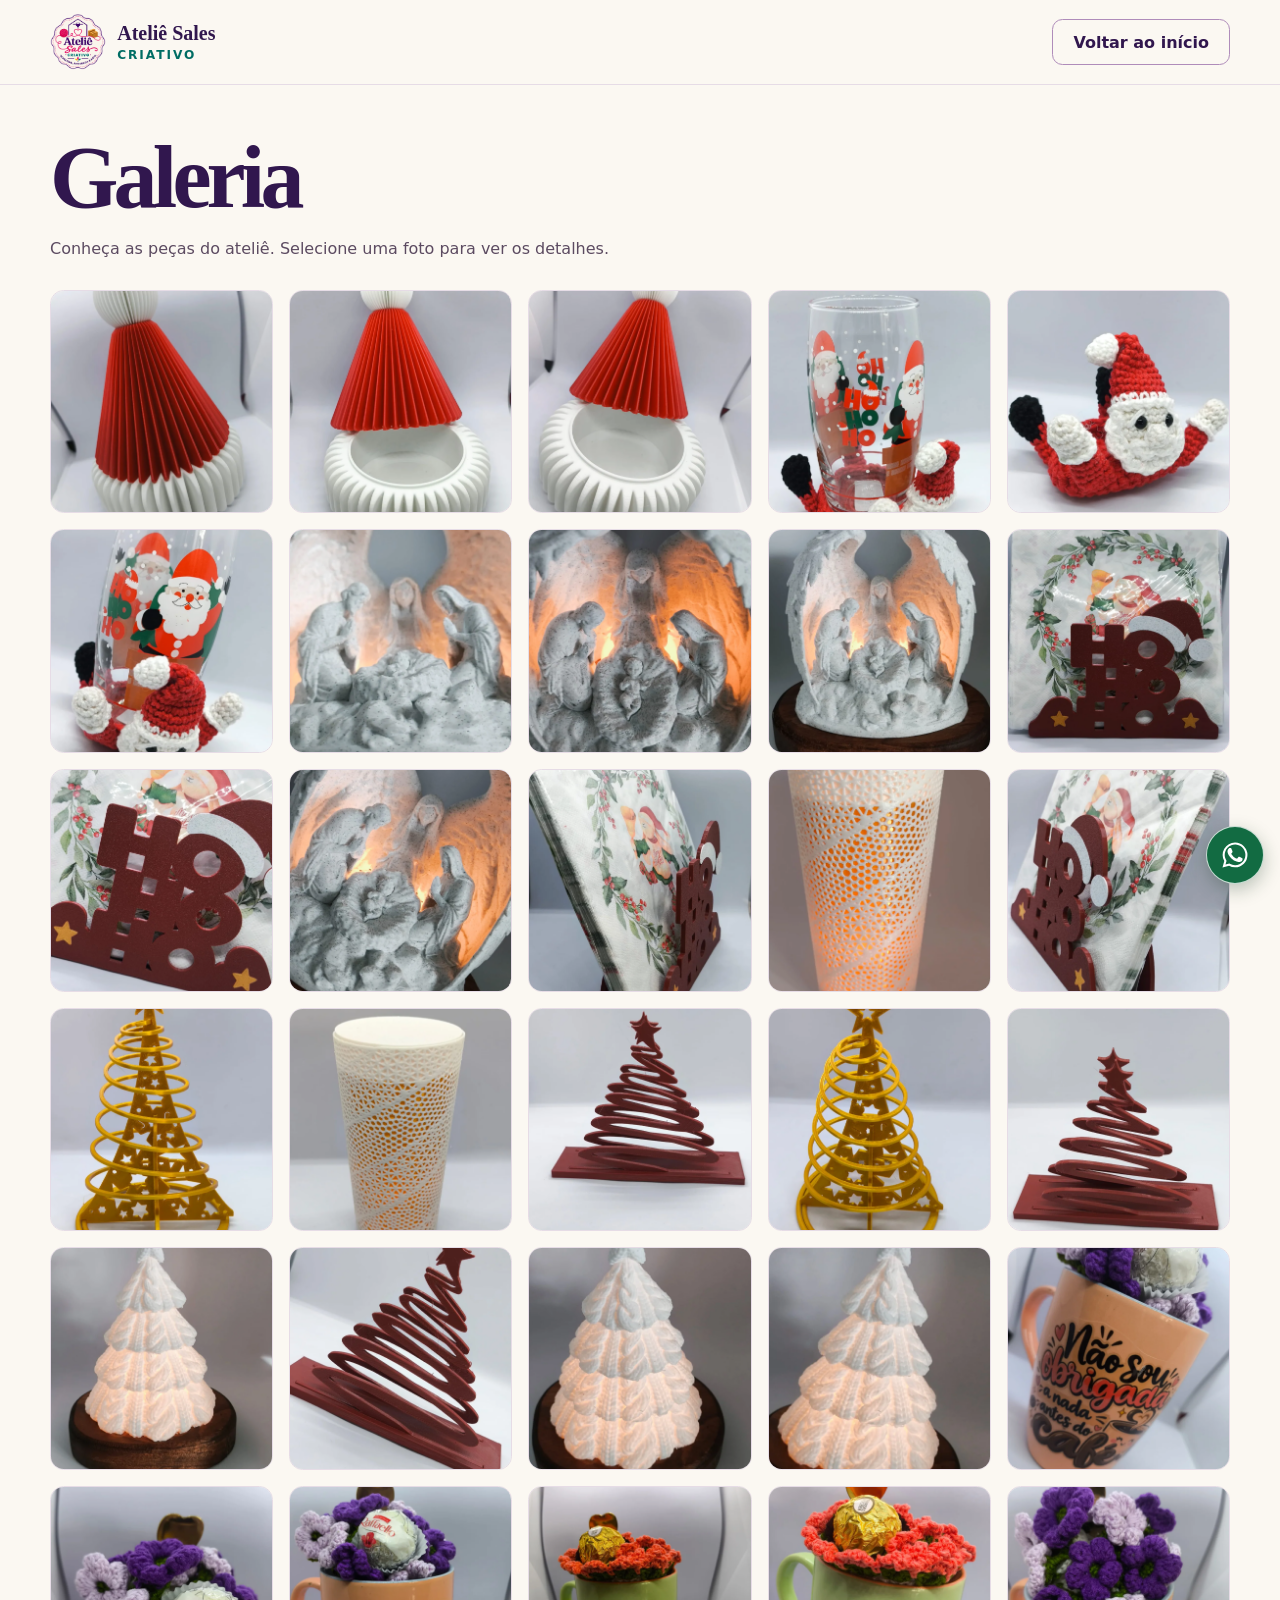
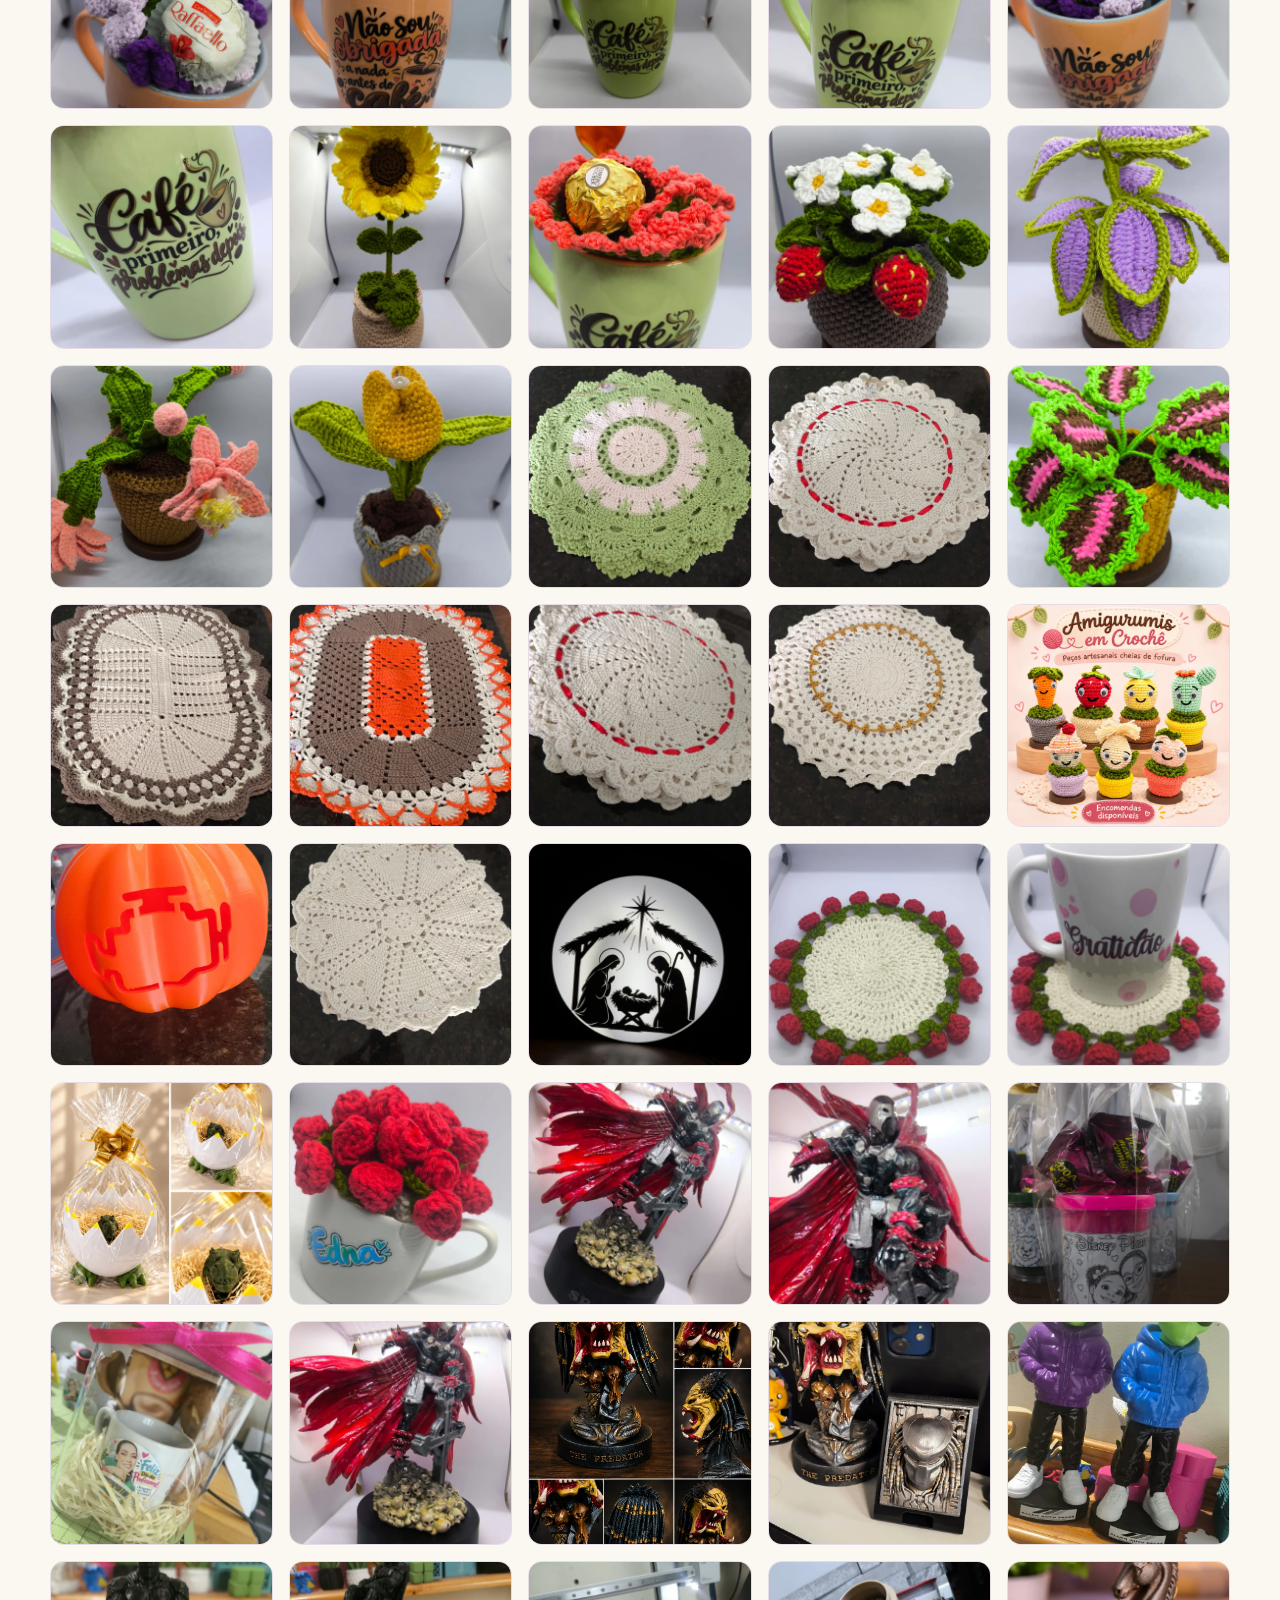
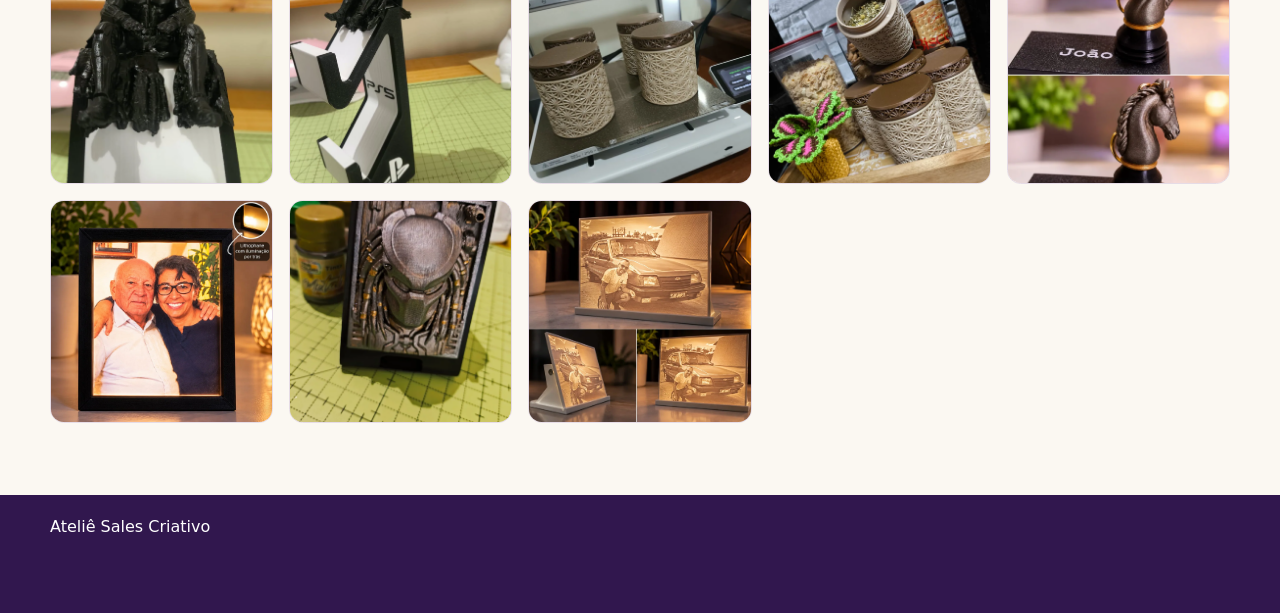
==== galeria.html @ 03d62d19 "Publica galeria de fotos e centraliza a equipe" ====
<!doctype html>
<html lang="pt-BR">
<head>
  <meta charset="utf-8">
  <meta name="viewport" content="width=device-width, initial-scale=1">
  <meta name="description" content="Fotos das peças do Ateliê Sales Criativo.">
  <title>Galeria | Ateliê Sales Criativo</title>
  <link rel="icon" href="logo.png">
  <link rel="stylesheet" href="style.css?v=4">
</head>
<body>
  <header class="top">
    <div class="wrap nav gallery-nav">
      <a href="index.html" class="brand"><img src="logo.png" width="56" height="56" alt=""><span>Ateliê Sales <small>Criativo</small></span></a>
      <a class="button outline" href="index.html">Voltar ao início</a>
    </div>
  </header>
  <main class="wrap gallery">
    <h1>Galeria</h1>
    <p>Conheça as peças do ateliê. Selecione uma foto para ver os detalhes.</p>
    <div class="gallery-grid">
      <a href="galeria-01.webp" target="_blank" rel="noopener" aria-label="Ampliar foto 1 em nova aba"><img src="galeria-01.webp" alt="Peça do Ateliê Sales Criativo, foto 1" width="901" height="1200" loading="lazy"></a>
      <a href="galeria-02.webp" target="_blank" rel="noopener" aria-label="Ampliar foto 2 em nova aba"><img src="galeria-02.webp" alt="Peça do Ateliê Sales Criativo, foto 2" width="901" height="1200" loading="lazy"></a>
      <a href="galeria-03.webp" target="_blank" rel="noopener" aria-label="Ampliar foto 3 em nova aba"><img src="galeria-03.webp" alt="Peça do Ateliê Sales Criativo, foto 3" width="901" height="1200" loading="lazy"></a>
      <a href="galeria-04.webp" target="_blank" rel="noopener" aria-label="Ampliar foto 4 em nova aba"><img src="galeria-04.webp" alt="Peça do Ateliê Sales Criativo, foto 4" width="901" height="1200" loading="lazy"></a>
      <a href="galeria-05.webp" target="_blank" rel="noopener" aria-label="Ampliar foto 5 em nova aba"><img src="galeria-05.webp" alt="Peça do Ateliê Sales Criativo, foto 5" width="901" height="1200" loading="lazy"></a>
      <a href="galeria-06.webp" target="_blank" rel="noopener" aria-label="Ampliar foto 6 em nova aba"><img src="galeria-06.webp" alt="Peça do Ateliê Sales Criativo, foto 6" width="901" height="1200" loading="lazy"></a>
      <a href="galeria-07.webp" target="_blank" rel="noopener" aria-label="Ampliar foto 7 em nova aba"><img src="galeria-07.webp" alt="Peça do Ateliê Sales Criativo, foto 7" width="901" height="1200" loading="lazy"></a>
      <a href="galeria-08.webp" target="_blank" rel="noopener" aria-label="Ampliar foto 8 em nova aba"><img src="galeria-08.webp" alt="Peça do Ateliê Sales Criativo, foto 8" width="901" height="1200" loading="lazy"></a>
      <a href="galeria-09.webp" target="_blank" rel="noopener" aria-label="Ampliar foto 9 em nova aba"><img src="galeria-09.webp" alt="Peça do Ateliê Sales Criativo, foto 9" width="901" height="1200" loading="lazy"></a>
      <a href="galeria-10.webp" target="_blank" rel="noopener" aria-label="Ampliar foto 10 em nova aba"><img src="galeria-10.webp" alt="Peça do Ateliê Sales Criativo, foto 10" width="901" height="1200" loading="lazy"></a>
      <a href="galeria-11.webp" target="_blank" rel="noopener" aria-label="Ampliar foto 11 em nova aba"><img src="galeria-11.webp" alt="Peça do Ateliê Sales Criativo, foto 11" width="901" height="1200" loading="lazy"></a>
      <a href="galeria-12.webp" target="_blank" rel="noopener" aria-label="Ampliar foto 12 em nova aba"><img src="galeria-12.webp" alt="Peça do Ateliê Sales Criativo, foto 12" width="901" height="1200" loading="lazy"></a>
      <a href="galeria-13.webp" target="_blank" rel="noopener" aria-label="Ampliar foto 13 em nova aba"><img src="galeria-13.webp" alt="Peça do Ateliê Sales Criativo, foto 13" width="901" height="1200" loading="lazy"></a>
      <a href="galeria-14.webp" target="_blank" rel="noopener" aria-label="Ampliar foto 14 em nova aba"><img src="galeria-14.webp" alt="Peça do Ateliê Sales Criativo, foto 14" width="901" height="1200" loading="lazy"></a>
      <a href="galeria-15.webp" target="_blank" rel="noopener" aria-label="Ampliar foto 15 em nova aba"><img src="galeria-15.webp" alt="Peça do Ateliê Sales Criativo, foto 15" width="901" height="1200" loading="lazy"></a>
      <a href="galeria-16.webp" target="_blank" rel="noopener" aria-label="Ampliar foto 16 em nova aba"><img src="galeria-16.webp" alt="Peça do Ateliê Sales Criativo, foto 16" width="901" height="1200" loading="lazy"></a>
      <a href="galeria-17.webp" target="_blank" rel="noopener" aria-label="Ampliar foto 17 em nova aba"><img src="galeria-17.webp" alt="Peça do Ateliê Sales Criativo, foto 17" width="901" height="1200" loading="lazy"></a>
      <a href="galeria-18.webp" target="_blank" rel="noopener" aria-label="Ampliar foto 18 em nova aba"><img src="galeria-18.webp" alt="Peça do Ateliê Sales Criativo, foto 18" width="901" height="1200" loading="lazy"></a>
      <a href="galeria-19.webp" target="_blank" rel="noopener" aria-label="Ampliar foto 19 em nova aba"><img src="galeria-19.webp" alt="Peça do Ateliê Sales Criativo, foto 19" width="901" height="1200" loading="lazy"></a>
      <a href="galeria-20.webp" target="_blank" rel="noopener" aria-label="Ampliar foto 20 em nova aba"><img src="galeria-20.webp" alt="Peça do Ateliê Sales Criativo, foto 20" width="901" height="1200" loading="lazy"></a>
      <a href="galeria-21.webp" target="_blank" rel="noopener" aria-label="Ampliar foto 21 em nova aba"><img src="galeria-21.webp" alt="Peça do Ateliê Sales Criativo, foto 21" width="901" height="1200" loading="lazy"></a>
      <a href="galeria-22.webp" target="_blank" rel="noopener" aria-label="Ampliar foto 22 em nova aba"><img src="galeria-22.webp" alt="Peça do Ateliê Sales Criativo, foto 22" width="901" height="1200" loading="lazy"></a>
      <a href="galeria-23.webp" target="_blank" rel="noopener" aria-label="Ampliar foto 23 em nova aba"><img src="galeria-23.webp" alt="Peça do Ateliê Sales Criativo, foto 23" width="901" height="1200" loading="lazy"></a>
      <a href="galeria-24.webp" target="_blank" rel="noopener" aria-label="Ampliar foto 24 em nova aba"><img src="galeria-24.webp" alt="Peça do Ateliê Sales Criativo, foto 24" width="901" height="1200" loading="lazy"></a>
      <a href="galeria-25.webp" target="_blank" rel="noopener" aria-label="Ampliar foto 25 em nova aba"><img src="galeria-25.webp" alt="Peça do Ateliê Sales Criativo, foto 25" width="901" height="1200" loading="lazy"></a>
      <a href="galeria-26.webp" target="_blank" rel="noopener" aria-label="Ampliar foto 26 em nova aba"><img src="galeria-26.webp" alt="Peça do Ateliê Sales Criativo, foto 26" width="901" height="1200" loading="lazy"></a>
      <a href="galeria-27.webp" target="_blank" rel="noopener" aria-label="Ampliar foto 27 em nova aba"><img src="galeria-27.webp" alt="Peça do Ateliê Sales Criativo, foto 27" width="901" height="1200" loading="lazy"></a>
      <a href="galeria-28.webp" target="_blank" rel="noopener" aria-label="Ampliar foto 28 em nova aba"><img src="galeria-28.webp" alt="Peça do Ateliê Sales Criativo, foto 28" width="901" height="1200" loading="lazy"></a>
      <a href="galeria-29.webp" target="_blank" rel="noopener" aria-label="Ampliar foto 29 em nova aba"><img src="galeria-29.webp" alt="Peça do Ateliê Sales Criativo, foto 29" width="901" height="1200" loading="lazy"></a>
      <a href="galeria-30.webp" target="_blank" rel="noopener" aria-label="Ampliar foto 30 em nova aba"><img src="galeria-30.webp" alt="Peça do Ateliê Sales Criativo, foto 30" width="901" height="1200" loading="lazy"></a>
      <a href="galeria-31.webp" target="_blank" rel="noopener" aria-label="Ampliar foto 31 em nova aba"><img src="galeria-31.webp" alt="Peça do Ateliê Sales Criativo, foto 31" width="901" height="1200" loading="lazy"></a>
      <a href="galeria-32.webp" target="_blank" rel="noopener" aria-label="Ampliar foto 32 em nova aba"><img src="galeria-32.webp" alt="Peça do Ateliê Sales Criativo, foto 32" width="900" height="1200" loading="lazy"></a>
      <a href="galeria-33.webp" target="_blank" rel="noopener" aria-label="Ampliar foto 33 em nova aba"><img src="galeria-33.webp" alt="Peça do Ateliê Sales Criativo, foto 33" width="901" height="1200" loading="lazy"></a>
      <a href="galeria-34.webp" target="_blank" rel="noopener" aria-label="Ampliar foto 34 em nova aba"><img src="galeria-34.webp" alt="Peça do Ateliê Sales Criativo, foto 34" width="901" height="1200" loading="lazy"></a>
      <a href="galeria-35.webp" target="_blank" rel="noopener" aria-label="Ampliar foto 35 em nova aba"><img src="galeria-35.webp" alt="Peça do Ateliê Sales Criativo, foto 35" width="901" height="1200" loading="lazy"></a>
      <a href="galeria-36.webp" target="_blank" rel="noopener" aria-label="Ampliar foto 36 em nova aba"><img src="galeria-36.webp" alt="Peça do Ateliê Sales Criativo, foto 36" width="901" height="1200" loading="lazy"></a>
      <a href="galeria-37.webp" target="_blank" rel="noopener" aria-label="Ampliar foto 37 em nova aba"><img src="galeria-37.webp" alt="Peça do Ateliê Sales Criativo, foto 37" width="901" height="1200" loading="lazy"></a>
      <a href="galeria-38.webp" target="_blank" rel="noopener" aria-label="Ampliar foto 38 em nova aba"><img src="galeria-38.webp" alt="Peça do Ateliê Sales Criativo, foto 38" width="901" height="1200" loading="lazy"></a>
      <a href="galeria-39.webp" target="_blank" rel="noopener" aria-label="Ampliar foto 39 em nova aba"><img src="galeria-39.webp" alt="Peça do Ateliê Sales Criativo, foto 39" width="901" height="1200" loading="lazy"></a>
      <a href="galeria-40.webp" target="_blank" rel="noopener" aria-label="Ampliar foto 40 em nova aba"><img src="galeria-40.webp" alt="Peça do Ateliê Sales Criativo, foto 40" width="901" height="1200" loading="lazy"></a>
      <a href="galeria-41.webp" target="_blank" rel="noopener" aria-label="Ampliar foto 41 em nova aba"><img src="galeria-41.webp" alt="Peça do Ateliê Sales Criativo, foto 41" width="901" height="1200" loading="lazy"></a>
      <a href="galeria-42.webp" target="_blank" rel="noopener" aria-label="Ampliar foto 42 em nova aba"><img src="galeria-42.webp" alt="Peça do Ateliê Sales Criativo, foto 42" width="901" height="1200" loading="lazy"></a>
      <a href="galeria-43.webp" target="_blank" rel="noopener" aria-label="Ampliar foto 43 em nova aba"><img src="galeria-43.webp" alt="Peça do Ateliê Sales Criativo, foto 43" width="901" height="1200" loading="lazy"></a>
      <a href="galeria-44.webp" target="_blank" rel="noopener" aria-label="Ampliar foto 44 em nova aba"><img src="galeria-44.webp" alt="Peça do Ateliê Sales Criativo, foto 44" width="901" height="1200" loading="lazy"></a>
      <a href="galeria-45.webp" target="_blank" rel="noopener" aria-label="Ampliar foto 45 em nova aba"><img src="galeria-45.webp" alt="Peça do Ateliê Sales Criativo, foto 45" width="1200" height="1200" loading="lazy"></a>
      <a href="galeria-46.webp" target="_blank" rel="noopener" aria-label="Ampliar foto 46 em nova aba"><img src="galeria-46.webp" alt="Peça do Ateliê Sales Criativo, foto 46" width="675" height="1200" loading="lazy"></a>
      <a href="galeria-47.webp" target="_blank" rel="noopener" aria-label="Ampliar foto 47 em nova aba"><img src="galeria-47.webp" alt="Peça do Ateliê Sales Criativo, foto 47" width="901" height="1200" loading="lazy"></a>
      <a href="galeria-48.webp" target="_blank" rel="noopener" aria-label="Ampliar foto 48 em nova aba"><img src="galeria-48.webp" alt="Peça do Ateliê Sales Criativo, foto 48" width="900" height="1200" loading="lazy"></a>
      <a href="galeria-49.webp" target="_blank" rel="noopener" aria-label="Ampliar foto 49 em nova aba"><img src="galeria-49.webp" alt="Peça do Ateliê Sales Criativo, foto 49" width="901" height="1200" loading="lazy"></a>
      <a href="galeria-50.webp" target="_blank" rel="noopener" aria-label="Ampliar foto 50 em nova aba"><img src="galeria-50.webp" alt="Peça do Ateliê Sales Criativo, foto 50" width="901" height="1200" loading="lazy"></a>
      <a href="galeria-51.webp" target="_blank" rel="noopener" aria-label="Ampliar foto 51 em nova aba"><img src="galeria-51.webp" alt="Peça do Ateliê Sales Criativo, foto 51" width="960" height="1200" loading="lazy"></a>
      <a href="galeria-52.webp" target="_blank" rel="noopener" aria-label="Ampliar foto 52 em nova aba"><img src="galeria-52.webp" alt="Peça do Ateliê Sales Criativo, foto 52" width="901" height="1200" loading="lazy"></a>
      <a href="galeria-53.webp" target="_blank" rel="noopener" aria-label="Ampliar foto 53 em nova aba"><img src="galeria-53.webp" alt="Peça do Ateliê Sales Criativo, foto 53" width="900" height="1200" loading="lazy"></a>
      <a href="galeria-54.webp" target="_blank" rel="noopener" aria-label="Ampliar foto 54 em nova aba"><img src="galeria-54.webp" alt="Peça do Ateliê Sales Criativo, foto 54" width="900" height="1200" loading="lazy"></a>
      <a href="galeria-55.webp" target="_blank" rel="noopener" aria-label="Ampliar foto 55 em nova aba"><img src="galeria-55.webp" alt="Peça do Ateliê Sales Criativo, foto 55" width="901" height="1200" loading="lazy"></a>
      <a href="galeria-56.webp" target="_blank" rel="noopener" aria-label="Ampliar foto 56 em nova aba"><img src="galeria-56.webp" alt="Peça do Ateliê Sales Criativo, foto 56" width="901" height="1200" loading="lazy"></a>
      <a href="galeria-57.webp" target="_blank" rel="noopener" aria-label="Ampliar foto 57 em nova aba"><img src="galeria-57.webp" alt="Peça do Ateliê Sales Criativo, foto 57" width="900" height="1200" loading="lazy"></a>
      <a href="galeria-58.webp" target="_blank" rel="noopener" aria-label="Ampliar foto 58 em nova aba"><img src="galeria-58.webp" alt="Peça do Ateliê Sales Criativo, foto 58" width="799" height="1200" loading="lazy"></a>
      <a href="galeria-59.webp" target="_blank" rel="noopener" aria-label="Ampliar foto 59 em nova aba"><img src="galeria-59.webp" alt="Peça do Ateliê Sales Criativo, foto 59" width="675" height="1200" loading="lazy"></a>
      <a href="galeria-60.webp" target="_blank" rel="noopener" aria-label="Ampliar foto 60 em nova aba"><img src="galeria-60.webp" alt="Peça do Ateliê Sales Criativo, foto 60" width="675" height="1200" loading="lazy"></a>
      <a href="galeria-61.webp" target="_blank" rel="noopener" aria-label="Ampliar foto 61 em nova aba"><img src="galeria-61.webp" alt="Peça do Ateliê Sales Criativo, foto 61" width="901" height="1200" loading="lazy"></a>
      <a href="galeria-62.webp" target="_blank" rel="noopener" aria-label="Ampliar foto 62 em nova aba"><img src="galeria-62.webp" alt="Peça do Ateliê Sales Criativo, foto 62" width="901" height="1200" loading="lazy"></a>
      <a href="galeria-63.webp" target="_blank" rel="noopener" aria-label="Ampliar foto 63 em nova aba"><img src="galeria-63.webp" alt="Peça do Ateliê Sales Criativo, foto 63" width="901" height="1200" loading="lazy"></a>
      <a href="galeria-64.webp" target="_blank" rel="noopener" aria-label="Ampliar foto 64 em nova aba"><img src="galeria-64.webp" alt="Peça do Ateliê Sales Criativo, foto 64" width="901" height="1200" loading="lazy"></a>
      <a href="galeria-65.webp" target="_blank" rel="noopener" aria-label="Ampliar foto 65 em nova aba"><img src="galeria-65.webp" alt="Peça do Ateliê Sales Criativo, foto 65" width="901" height="1200" loading="lazy"></a>
      <a href="galeria-66.webp" target="_blank" rel="noopener" aria-label="Ampliar foto 66 em nova aba"><img src="galeria-66.webp" alt="Peça do Ateliê Sales Criativo, foto 66" width="1200" height="1200" loading="lazy"></a>
      <a href="galeria-67.webp" target="_blank" rel="noopener" aria-label="Ampliar foto 67 em nova aba"><img src="galeria-67.webp" alt="Peça do Ateliê Sales Criativo, foto 67" width="901" height="1200" loading="lazy"></a>
      <a href="galeria-68.webp" target="_blank" rel="noopener" aria-label="Ampliar foto 68 em nova aba"><img src="galeria-68.webp" alt="Peça do Ateliê Sales Criativo, foto 68" width="1200" height="1097" loading="lazy"></a>
    </div>
  </main>
  <footer><div class="wrap footer-layout"><span>Ateliê Sales Criativo</span></div></footer>
<a class="whatsapp" href="https://wa.me/5544988553615" target="_blank" rel="noopener noreferrer" aria-label="Fale com o ateliê pelo WhatsApp">
  <svg viewBox="0 0 24 24" width="30" height="30" fill="currentColor" aria-hidden="true" focusable="false">
    <path d="M17.47 14.38c-.3-.15-1.76-.87-2.03-.97-.27-.1-.47-.15-.67.15-.2.3-.77.97-.94 1.17-.17.2-.35.22-.65.07-.3-.15-1.26-.46-2.4-1.48-.89-.79-1.49-1.77-1.66-2.07-.17-.3-.02-.46.13-.61.13-.14.3-.35.45-.52.15-.17.2-.3.3-.5.1-.2.05-.38-.02-.52-.08-.15-.67-1.62-.92-2.22-.24-.58-.49-.5-.67-.51l-.57-.01c-.2 0-.52.07-.8.37-.27.3-1.04 1.02-1.04 2.49s1.07 2.89 1.22 3.09c.15.2 2.1 3.2 5.08 4.49.71.31 1.27.49 1.7.63.71.23 1.36.2 1.87.12.57-.08 1.76-.72 2.01-1.42.25-.7.25-1.3.17-1.42-.07-.13-.27-.2-.57-.35Z"/>
    <path d="M12.04 2a9.93 9.93 0 0 0-8.61 14.88L2 22l5.25-1.38a9.94 9.94 0 0 0 4.79 1.22h.01A9.92 9.92 0 0 0 12.04 2Zm.01 18.16h-.01a8.25 8.25 0 0 1-4.2-1.15l-.3-.18-3.12.82.83-3.04-.2-.31a8.27 8.27 0 1 1 7 3.86Z"/>
  </svg>
</a>
</body>
</html>
---- style.css ----
:root {
  color-scheme: light;
  --cream: #fbf8f2;
  --purple: #31174e;
  --plum: #5f3b79;
  --pink: #ae2058;
  --teal: #006d64;
  --soft: #ddcce9;
  --line: #e6dce6;
  --text: #5c4b61;
  font-family: system-ui, sans-serif;
  color: var(--purple);
  background: var(--cream);
}
* { box-sizing: border-box; }
html { scroll-behavior: smooth; }
body { margin: 0; }
img { display: block; max-width: 100%; }
a { color: inherit; }
button { font: inherit; cursor: pointer; }
:focus-visible { outline: 3px solid var(--teal); outline-offset: 4px; }
[hidden] { display: none !important; }
.wrap { width: min(1180px, calc(100% - 5rem)); margin-inline: auto; }
.top { border-bottom: 1px solid var(--line); }
.nav, nav, .brand, .footer-layout { display: flex; align-items: center; }
.nav { justify-content: space-between; min-height: 84px; }
.brand { gap: .7rem; font: bold 1.25rem Georgia, serif; text-decoration: none; }
.brand img { object-fit: contain; }
.brand small { display: block; margin-top: .2rem; color: var(--teal); font: 700 .76rem system-ui, sans-serif; text-transform: uppercase; letter-spacing: .16em; }
nav { gap: 2rem; }
nav a { font-size: .95rem; font-weight: 650; text-decoration: none; }
nav a:hover, footer a:hover { color: var(--pink); }
.menu { display: none; }
.button { display: inline-flex; justify-content: center; align-items: center; min-height: 46px; padding: .7rem 1.25rem; border-radius: .65rem; font-weight: 700; text-decoration: none; transition: background .2s, transform .2s, box-shadow .2s; }
.button:hover { transform: translateY(-3px); }
.primary { color: white; background: var(--pink); box-shadow: 0 7px 18px #ae205832; }
.primary:hover { background: #901648; }
.outline { border: 1px solid #af8cba; }
.hero { background: radial-gradient(ellipse at 73% 48%, #ead9f0 0%, transparent 58%), var(--cream); overflow: hidden; }
.hero-layout { min-height: 590px; display: grid; grid-template-columns: .96fr 1fr; align-items: center; gap: clamp(2rem, 6vw, 6rem); padding-block: 3.4rem; }
.kicker { color: var(--teal); font-size: .82rem; font-weight: 800; letter-spacing: .15em; margin: 0 0 1rem; }
h1, h2, h3 { font-family: Georgia, serif; margin: 0; }
h1 { font-size: clamp(3.8rem, 7vw, 7.4rem); line-height: .94; letter-spacing: -.065em; }
h1 em { color: var(--pink); font-weight: 500; }
.intro { color: var(--text); font-size: 1.12rem; line-height: 1.65; max-width: 33ch; margin: 1.55rem 0 1.65rem; }
.hero-photo { position: relative; margin: 0; padding: 10px; background: #ffffff94; border: 1px solid white; border-radius: 48% 48% 1.4rem 1.4rem; box-shadow: 0 24px 60px #4d2f6822; }
.hero-photo img { width: 100%; height: auto; aspect-ratio: 1.12; object-fit: cover; border-radius: 48% 48% .95rem .95rem; }
.hero-photo figcaption { position: absolute; right: 1.1rem; bottom: 1.1rem; padding: .5rem .75rem; border-radius: .45rem; font-size: .8rem; background: var(--cream); }
.spark { position: absolute; top: 9%; right: 0; font-size: 3.5rem; color: var(--pink); animation: float 5s ease-in-out infinite; }
@keyframes float { 50% { transform: translateY(-10px) rotate(12deg); } }
.collection { padding-block: 4.7rem 5rem; }
.section-head { display: flex; align-items: end; justify-content: space-between; gap: 1.5rem; margin-bottom: 1.5rem; }
h2 { font-size: clamp(2.5rem, 5vw, 4.4rem); line-height: 1; letter-spacing: -.045em; }
.section-head > p, .card p, .about p { color: var(--text); line-height: 1.6; }
.section-head > p { max-width: 34ch; margin: 0; }
.filters { display: flex; flex-wrap: wrap; gap: .5rem; margin-bottom: 1.55rem; }
.filters button { border: 1px solid var(--line); background: transparent; color: var(--purple); padding: .53rem .9rem; border-radius: 2rem; font-size: .92rem; font-weight: 650; transition: background .2s, color .2s; }
.filters button:hover { background: var(--soft); }
.filters button[aria-pressed="true"] { background: var(--purple); color: white; border-color: var(--purple); }
.cards { display: grid; grid-template-columns: repeat(4, minmax(0, 1fr)); gap: 1.1rem; }
.card { border: 1px solid var(--line); background: #fffdf9; border-radius: 1rem; overflow: hidden; transition: box-shadow .25s, transform .25s; }
.card:hover { transform: translateY(-5px); box-shadow: 0 12px 25px #4d2f6820; }
.card-image { overflow: hidden; }
.card img { width: 100%; height: auto; aspect-ratio: 1; object-fit: cover; transition: transform .35s; }
.card:hover img { transform: scale(1.055); }
.card-copy { padding: 1.05rem; }
h3 { font-size: 1.32rem; }
.card p { margin: .5rem 0 0; }
.about { background: #eee1f0; padding-block: 4rem; }
.about-layout { display: grid; grid-template-columns: minmax(140px, 250px) minmax(0, 610px); gap: 3rem; justify-content: center; align-items: center; }
.about img { height: auto; width: 100%; }
.about h2 { font-size: clamp(2.35rem, 4.6vw, 4rem); }
.about p { margin: 1rem 0 1.4rem; }
footer { background: var(--purple); color: white; }
.footer-layout { justify-content: space-between; padding-block: 1.4rem; gap: 1rem; }
footer a:hover { color: #f8adcc; }
.skip { position: absolute; z-index: 4; left: 1rem; top: 1rem; background: white; padding: .6rem; transform: translateY(-180%); }
.skip:focus { transform: none; }
.sr-only { position: absolute; width: 1px; height: 1px; overflow: hidden; clip-path: inset(50%); white-space: nowrap; }
@media (prefers-reduced-motion: no-preference) {
  .hero-copy, .hero-photo { animation: entrance .7s ease-out both; }
  .hero-photo { animation-delay: .14s; }
  .reveal.visible { animation: entrance .65s ease-out both; }
  @keyframes entrance { from { opacity: 0; transform: translateY(18px); } }
}
@media (max-width: 920px) {
  .wrap { width: calc(100% - 3rem); }
  .cards { grid-template-columns: repeat(2, minmax(0, 1fr)); }
  .hero-layout { min-height: 0; gap: 2rem; }
  h1 { font-size: clamp(3.3rem, 8vw, 5.5rem); }
}
@media (max-width: 650px) {
  .wrap { width: calc(100% - 2rem); }
  .nav { flex-wrap: wrap; min-height: 72px; padding-block: .45rem; }
  .brand img { width: 48px; height: 48px; }
  nav { width: 100%; flex-wrap: wrap; gap: 1rem; padding: .7rem 0; }
  .js .menu { display: inline-block; color: var(--purple); background: transparent; border: 1px solid var(--line); border-radius: .45rem; padding: .5rem .7rem; }
  .js nav:not(.open) { display: none; }
  .hero-layout { grid-template-columns: 1fr; gap: 2.1rem; padding-block: 2.85rem 2.35rem; }
  h1 { font-size: clamp(3.1rem, 11.5vw, 5.1rem); }
  .hero-photo { max-width: 430px; }
  .collection { padding-block: 3rem; }
  .section-head { display: block; }
  .section-head > p { margin-top: .75rem; }
  .cards { gap: .7rem; }
  .card-copy { padding: .75rem; }
  .about-layout { grid-template-columns: 1fr; gap: 1.1rem; }
  .about img { width: 155px; }
}
@media (prefers-reduced-motion: reduce) {
  html { scroll-behavior: auto; }
  *, *::before, *::after { animation: none !important; transition: none !important; }
}
.team { padding-block: 0 5rem; }
.team h2 { margin-bottom: 1.6rem; text-align: center; }
.team-grid { display: grid; grid-template-columns: repeat(3, minmax(0, 1fr)); gap: 1.1rem; }
.team-card {
  padding: 1.65rem 1.25rem;
  border: 1px solid var(--line);
  border-radius: 1rem;
  background: #fffdf9;
  text-align: center;
}
.team-photo {
  width: min(100%, 172px);
  height: auto;
  aspect-ratio: 1;
  object-fit: cover;
  margin: 0 auto 1rem;
  border: 4px solid var(--soft);
  border-radius: 50%;
  box-shadow: 0 0 0 1px var(--plum);
}
.team-card h3 { font-size: 1.6rem; }
.team-card p { max-width: 29ch; margin: .6rem auto 0; color: var(--text); line-height: 1.6; }
.team-card .team-role { margin-top: .2rem; color: var(--teal); font-weight: 750; }
@media (max-width: 650px) {
  .team { padding-bottom: 3rem; }
  .team-grid { grid-template-columns: 1fr; }
}
@media (hover: hover) and (prefers-reduced-motion: no-preference) {
  .team-photo {
    transition: transform .25s ease, border-color .25s ease, box-shadow .25s ease;
  }
  .team-photo:hover {
    transform: translateY(-4px) scale(1.07);
    border-color: var(--pink);
    box-shadow: 0 0 0 1px var(--plum), 0 10px 22px #4d2f6840;
  }
}

.services { padding-bottom: 4.5rem; }
.service-note { margin: .6rem 0 1.4rem; color: var(--text); }
.service-grid { display: grid; grid-template-columns: repeat(3, minmax(0, 1fr)); gap: 1.1rem; }
.service-card { padding: 1.4rem; border: 1px solid var(--line); border-top: 3px solid var(--pink); border-radius: .85rem; background: #fffdf9; }
.service-card p { color: var(--text); line-height: 1.6; margin: .6rem 0 0; }
.team-grid { grid-template-columns: repeat(2, minmax(0, 1fr)); max-width: 760px; margin-inline: auto; }
.service-card { padding: 0 0 1.3rem; overflow: hidden; }
.service-card img { width: 100%; height: auto; aspect-ratio: 3 / 4; object-fit: cover; }
.service-card h3 { margin: 1rem 1.2rem 0; }
.service-card p { margin-inline: 1.2rem; }
.whatsapp {
  position: fixed;
  right: max(1rem, env(safe-area-inset-right));
  bottom: max(1rem, env(safe-area-inset-bottom));
  z-index: 3;
  display: inline-flex;
  width: 58px;
  height: 58px;
  align-items: center;
  justify-content: center;
  border: 1px solid #ffffffbf;
  border-radius: 2rem;
  background: #126b42;
  color: white;
  box-shadow: 0 6px 18px #19392448;
  font-weight: 750;
  text-decoration: none;
}
.whatsapp:hover { background: #0d5132; }
footer { padding-bottom: 3.4rem; }
@media (max-width: 650px) {
  .service-grid, .team-grid { grid-template-columns: 1fr; }
  .services { padding-bottom: 3rem; }
}

.gallery-nav { gap: 1rem; }
.gallery { padding-block: 3.25rem 4.5rem; }
.gallery h1 { font-size: clamp(3rem, 7vw, 5.5rem); letter-spacing: -.055em; }
.gallery p { margin: 1rem 0 1.8rem; color: var(--text); line-height: 1.6; }
.gallery-grid { display: grid; grid-template-columns: repeat(auto-fill, minmax(min(100%, 210px), 1fr)); gap: 1rem; }
.gallery-grid a { display: block; overflow: hidden; border: 1px solid var(--line); border-radius: .85rem; background: #fffdf9; }
.gallery-grid img { width: 100%; height: auto; aspect-ratio: 1; object-fit: cover; }
@media (hover: hover) and (prefers-reduced-motion: no-preference) {
  .gallery-grid img { transition: transform .25s ease; }
  .gallery-grid a:hover img { transform: scale(1.05); }
}
@media (max-width: 650px) {
  .gallery-grid { grid-template-columns: repeat(2, minmax(0, 1fr)); gap: .7rem; }
}
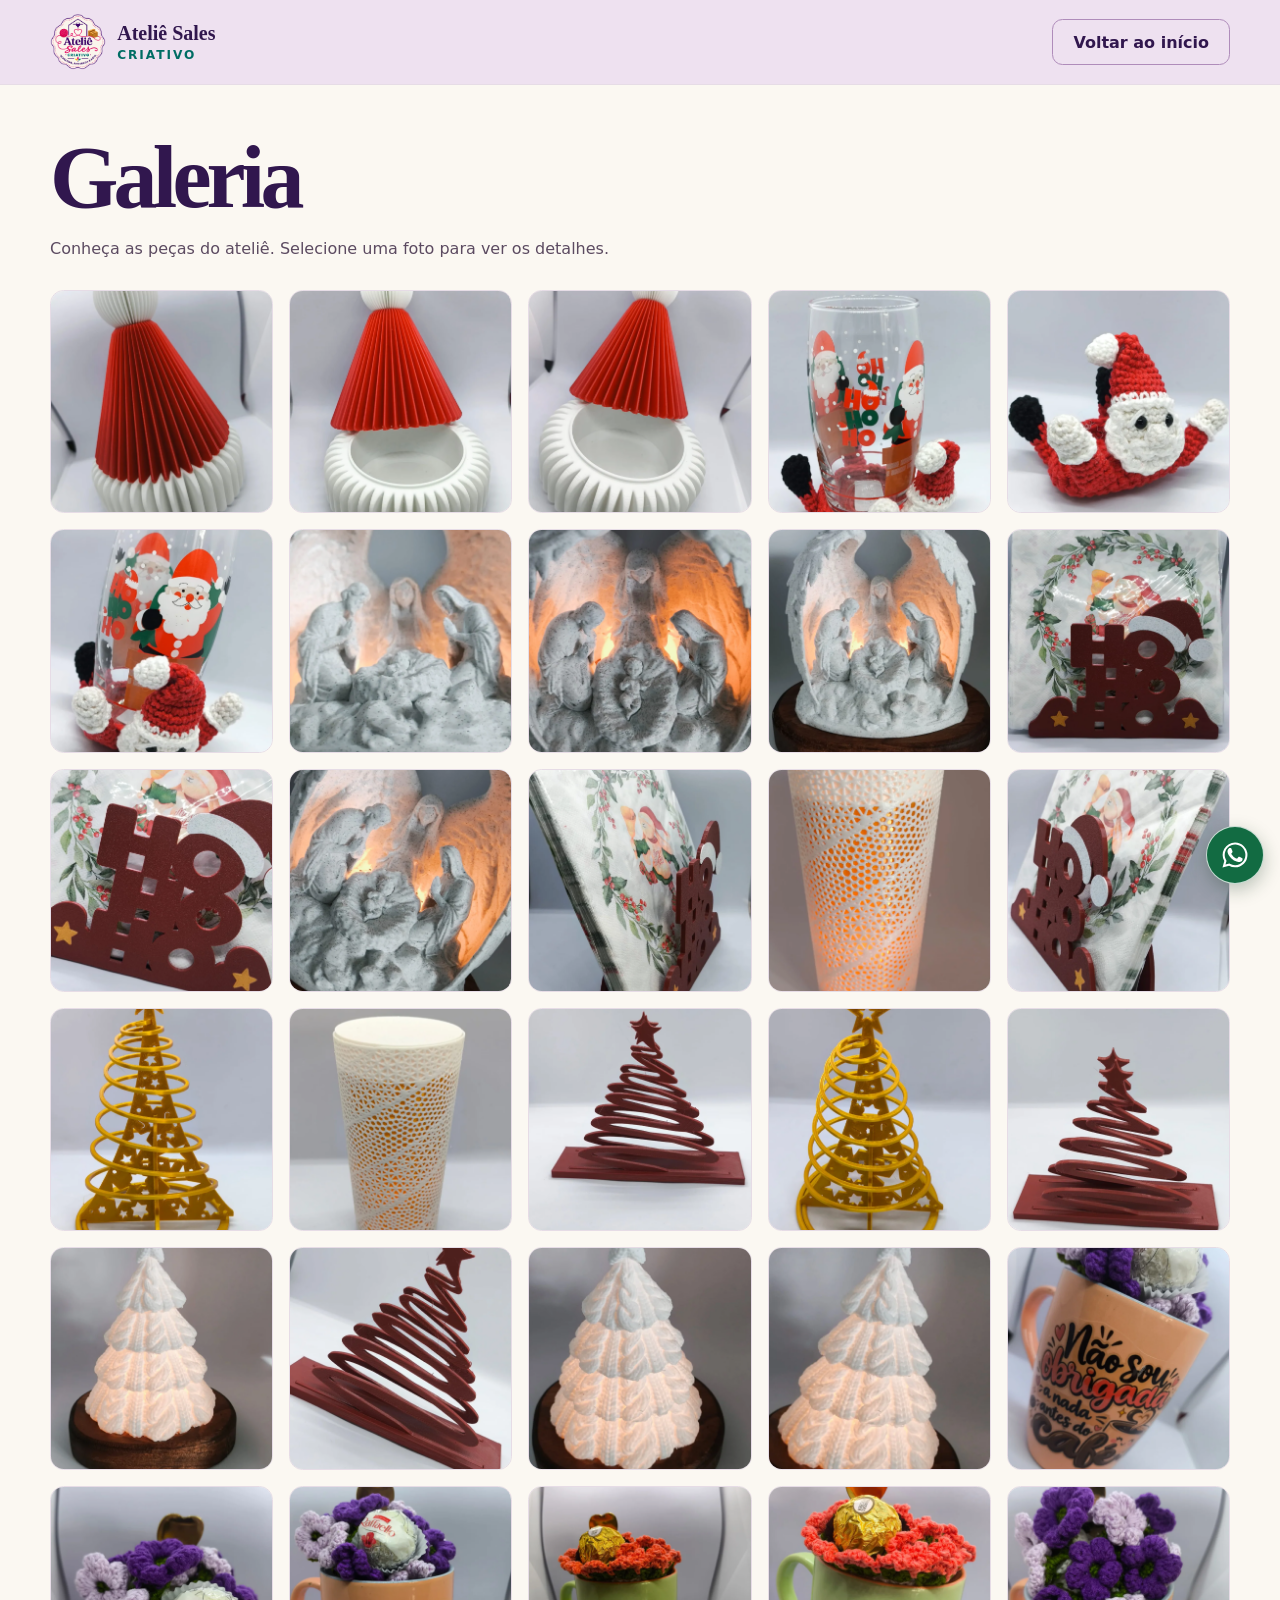
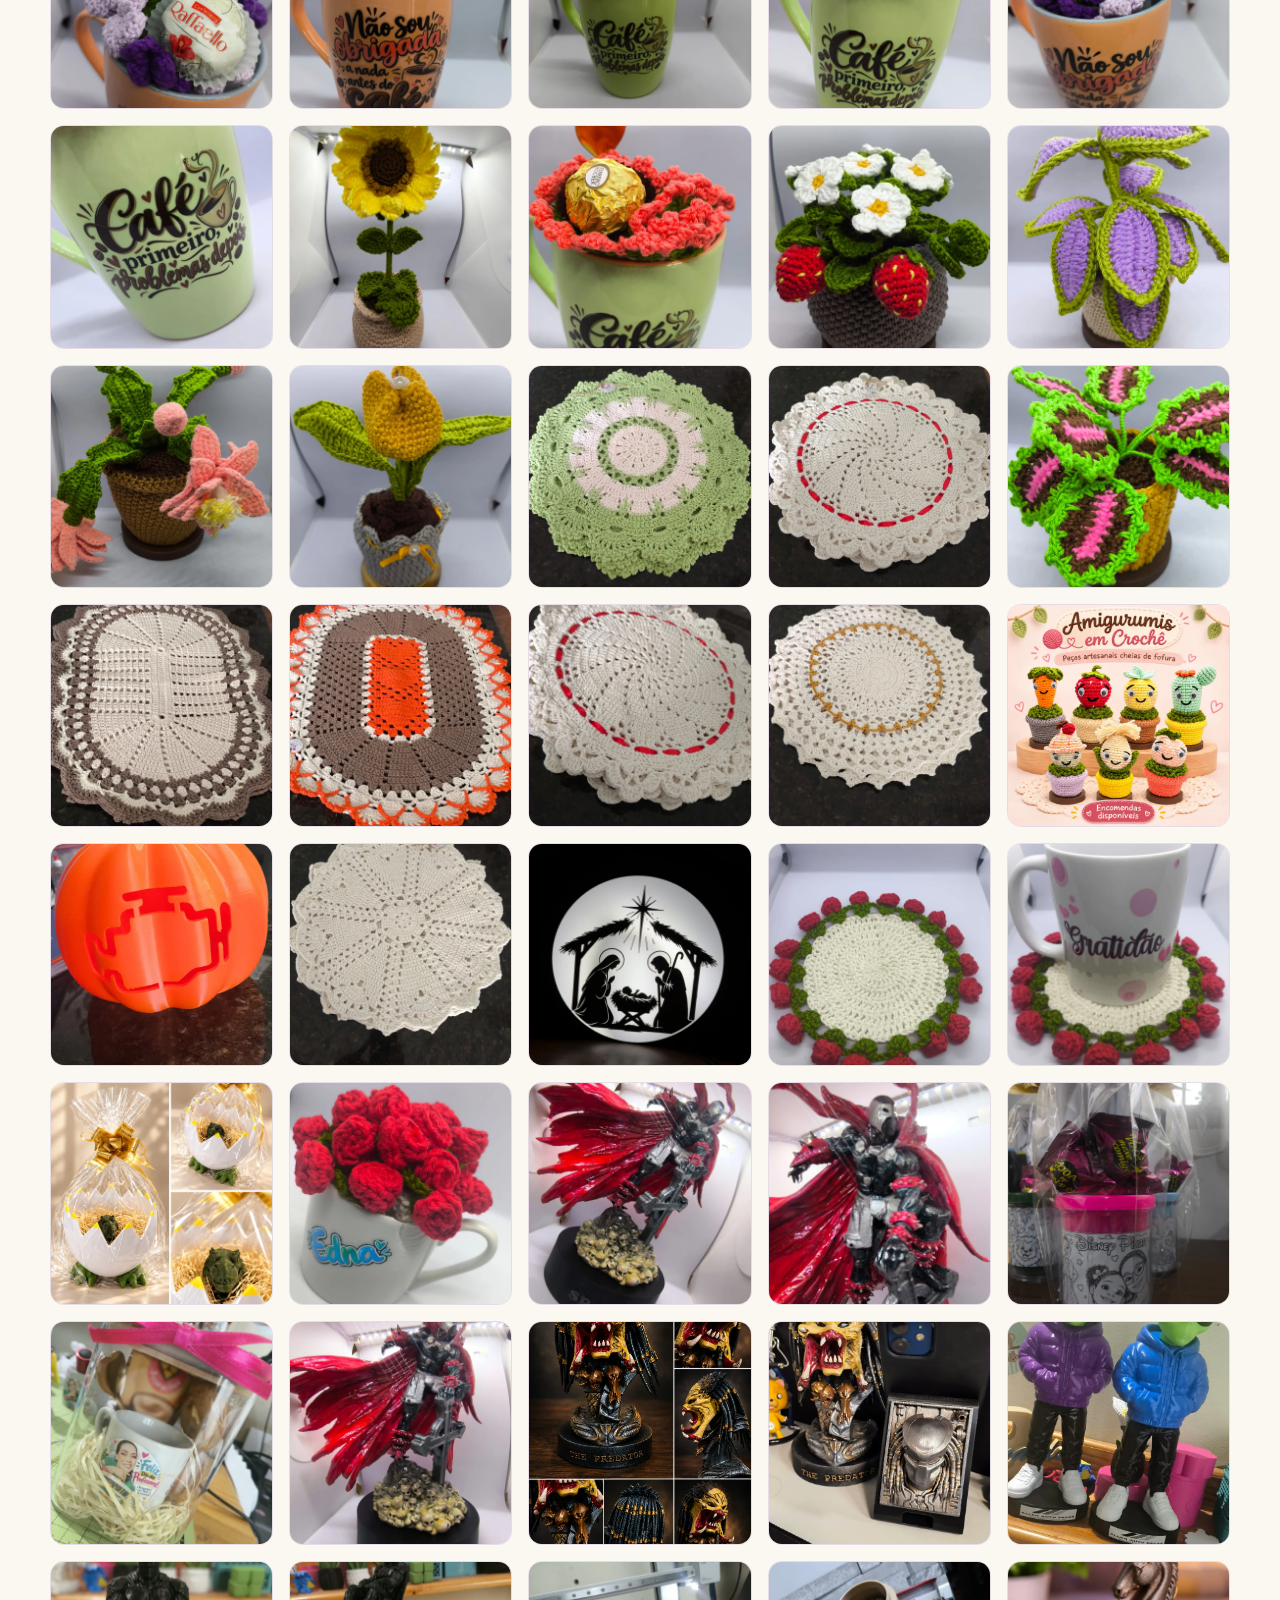
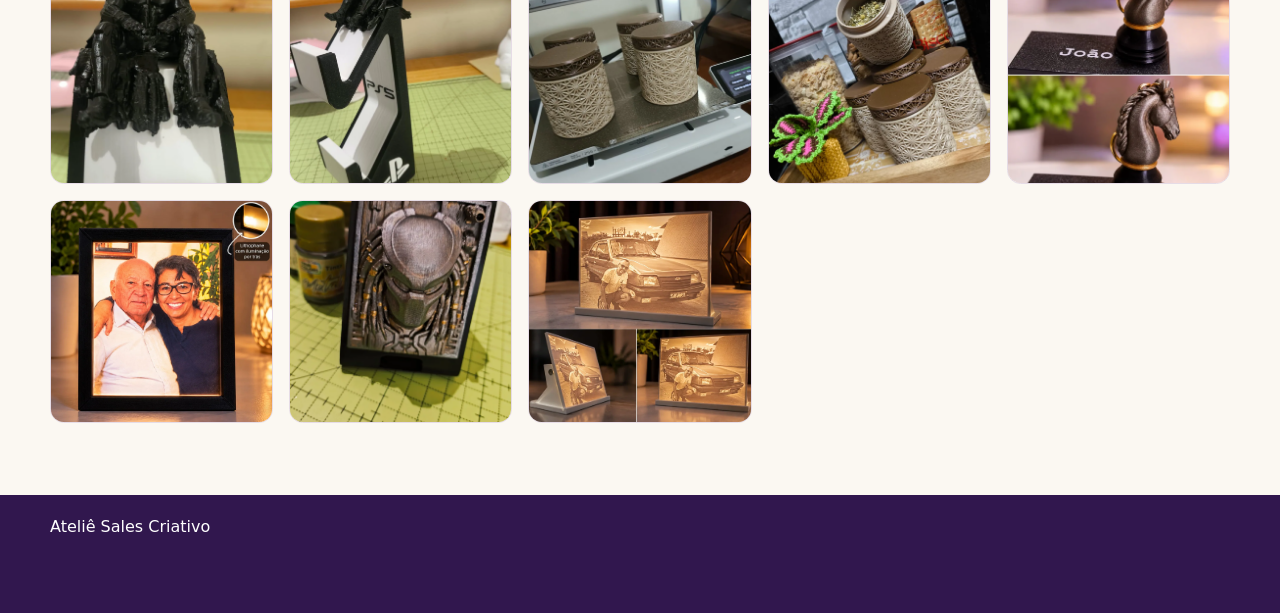
==== commit 343b78d9: "Aplica o lilás da seção do ateliê ao cabeçalho" ====
--- a/galeria.html
+++ b/galeria.html
@@ -6,7 +6,7 @@
   <meta name="description" content="Fotos das peças do Ateliê Sales Criativo.">
   <title>Galeria | Ateliê Sales Criativo</title>
   <link rel="icon" href="logo.png">
-  <link rel="stylesheet" href="style.css?v=4">
+  <link rel="stylesheet" href="style.css?v=5">
 </head>
 <body>
   <header class="top">
--- a/style.css
+++ b/style.css
@@ -1,6 +1,7 @@
 :root {
   color-scheme: light;
   --cream: #fbf8f2;
+  --lilac: #eee1f0;
   --purple: #31174e;
   --plum: #5f3b79;
   --pink: #ae2058;
@@ -21,7 +22,7 @@
 :focus-visible { outline: 3px solid var(--teal); outline-offset: 4px; }
 [hidden] { display: none !important; }
 .wrap { width: min(1180px, calc(100% - 5rem)); margin-inline: auto; }
-.top { border-bottom: 1px solid var(--line); }
+.top { background: var(--lilac); border-bottom: 1px solid var(--line); }
 .nav, nav, .brand, .footer-layout { display: flex; align-items: center; }
 .nav { justify-content: space-between; min-height: 84px; }
 .brand { gap: .7rem; font: bold 1.25rem Georgia, serif; text-decoration: none; }
@@ -66,7 +67,7 @@
 .card-copy { padding: 1.05rem; }
 h3 { font-size: 1.32rem; }
 .card p { margin: .5rem 0 0; }
-.about { background: #eee1f0; padding-block: 4rem; }
+.about { background: var(--lilac); padding-block: 4rem; }
 .about-layout { display: grid; grid-template-columns: minmax(140px, 250px) minmax(0, 610px); gap: 3rem; justify-content: center; align-items: center; }
 .about img { height: auto; width: 100%; }
 .about h2 { font-size: clamp(2.35rem, 4.6vw, 4rem); }
